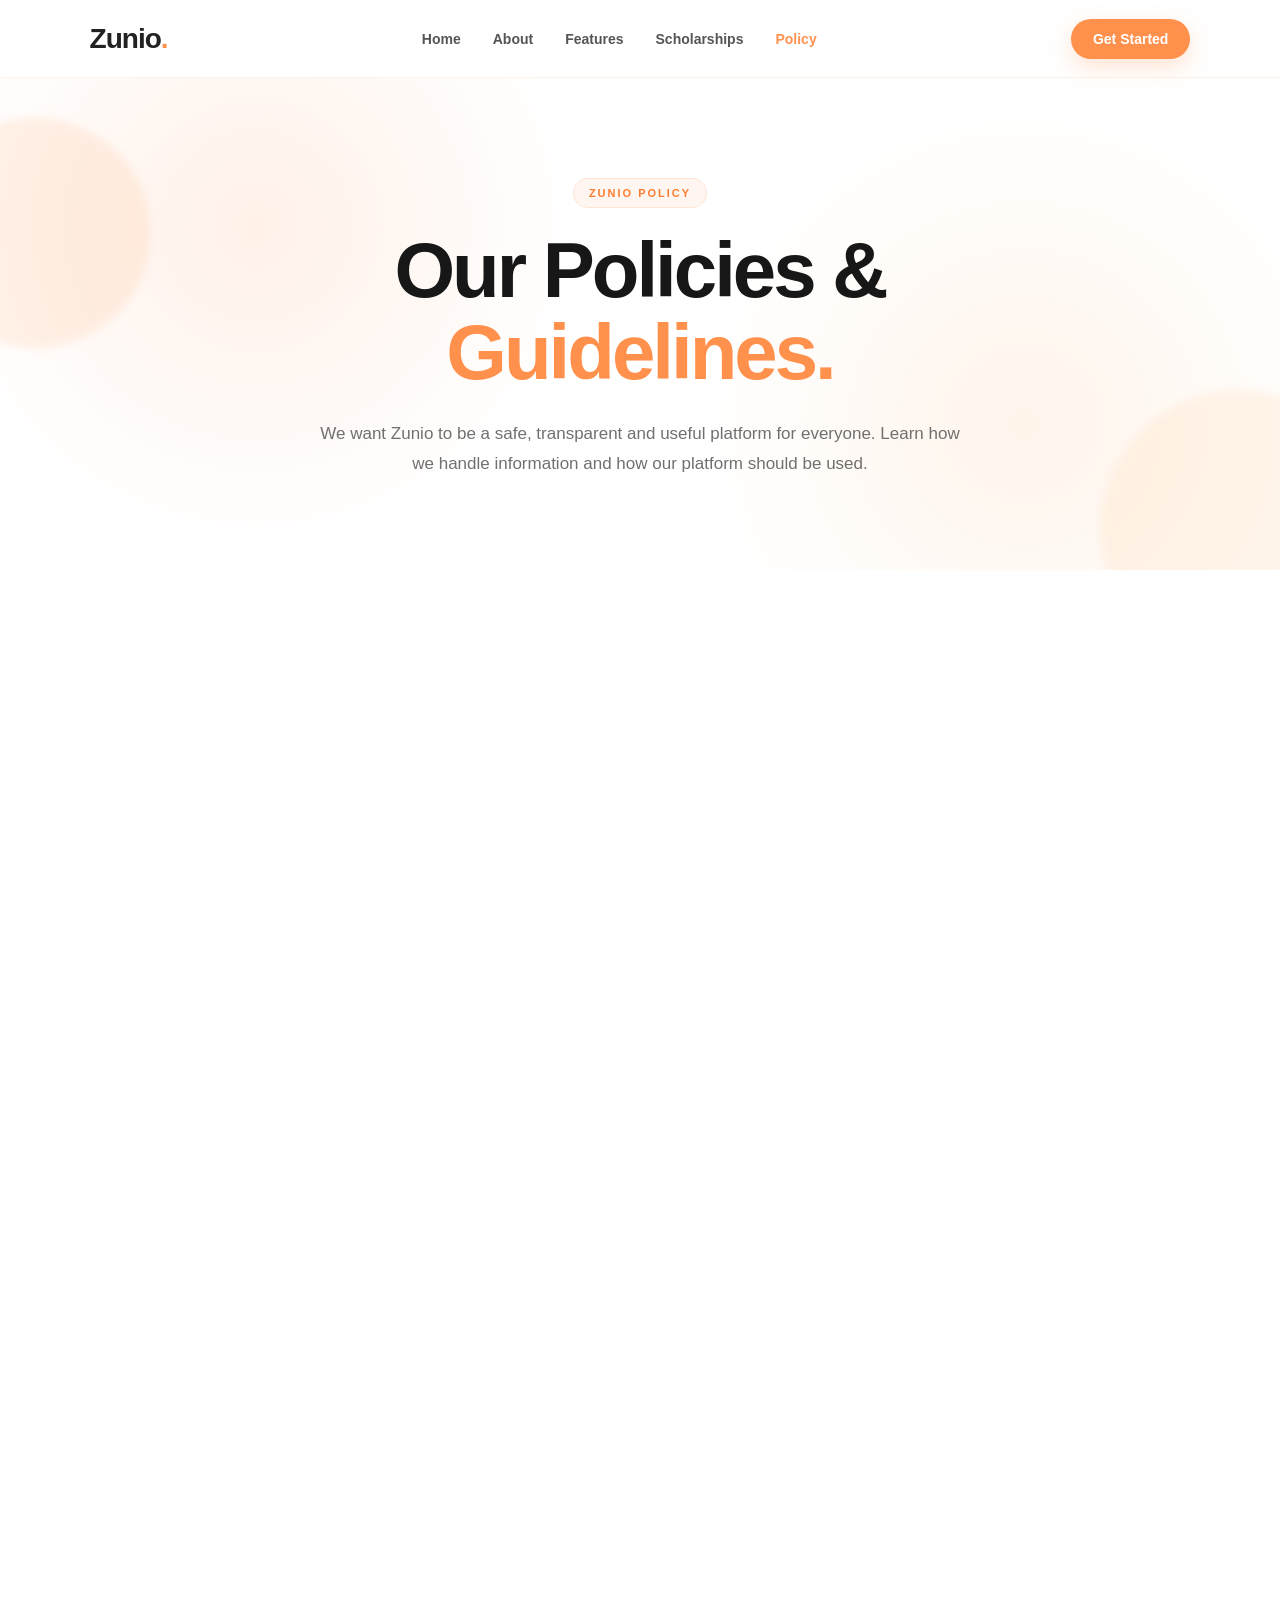
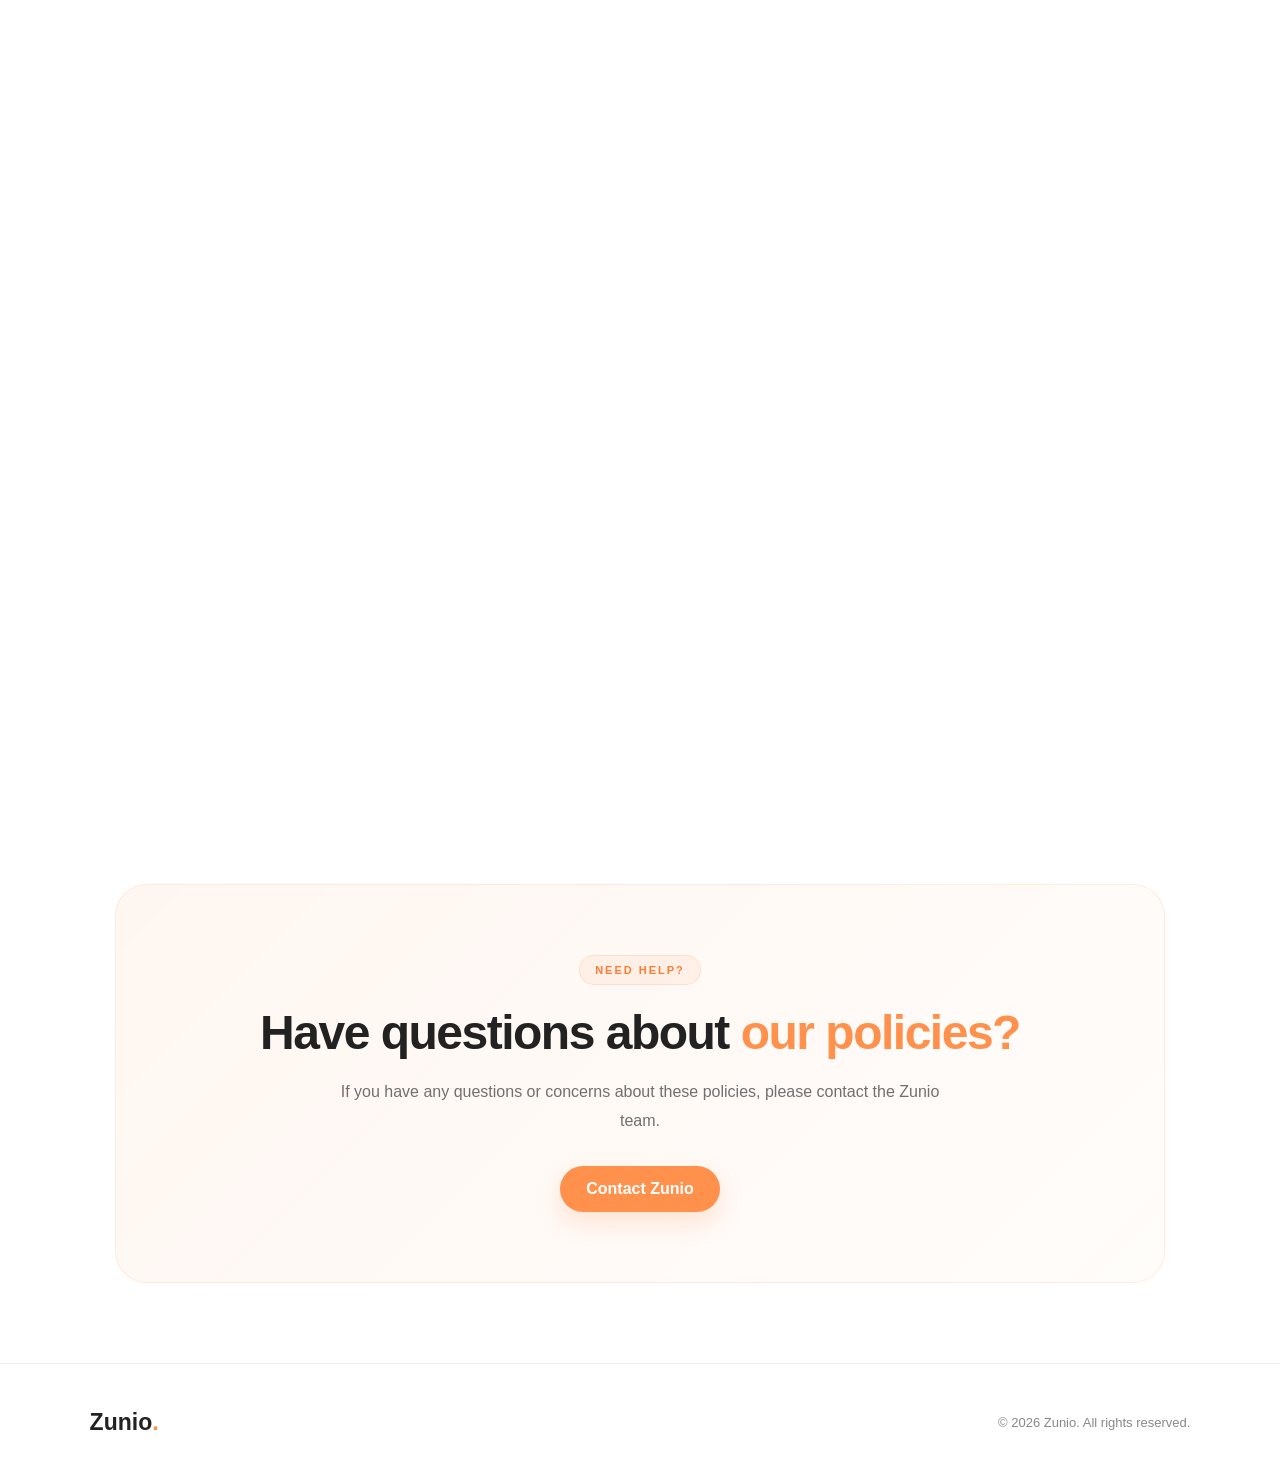
==== pages/policy.html @ 7a031623 "Add files via upload" ====
<!DOCTYPE html>
<html lang="en">
<head>
    <meta charset="UTF-8">
    <meta name="viewport" content="width=device-width, initial-scale=1.0">

    <title>Policies | Zunio</title>

    <link rel="stylesheet" href="../css/policy.css">
</head>

<body>

    <!-- ================= NAVBAR ================= -->
    <header class="navbar">

        <a href="../index.html" class="logo">
            Zunio<span>.</span>
        </a>

        <nav class="nav-links">
            <a href="../index.html">Home</a>
            <a href="about us.html">About</a>
            <a href="features.html">Features</a>
            <a href="scholarships.html">Scholarships</a>
            <a href="policy.html" class="active">Policy</a>
        </nav>

        <a href="login.html" class="nav-btn">
            Get Started
        </a>

    </header>


    <!-- ================= HERO ================= -->
    <section class="policy-hero">

        <div class="hero-orb orb-one"></div>
        <div class="hero-orb orb-two"></div>

        <div class="hero-content">

            <span class="section-tag">ZUNIO POLICY</span>

            <h1>
                Our Policies &
                <span>Guidelines.</span>
            </h1>

            <p>
                We want Zunio to be a safe, transparent and useful
                platform for everyone. Learn how we handle information
                and how our platform should be used.
            </p>

        </div>

    </section>


    <!-- ================= POLICY CONTENT ================= -->
    <main class="policy-container">

        <!-- Privacy -->
        <section class="policy-card">

            <div class="policy-number">01</div>

            <div class="policy-content">

                <h2>Privacy Policy</h2>

                <p>
                    Zunio respects your privacy. We only collect and use
                    information that is necessary to provide and improve
                    our services.
                </p>

                <h3>Information We May Collect</h3>

                <ul>
                    <li>Name and email address</li>
                    <li>Account information</li>
                    <li>Information you voluntarily provide</li>
                    <li>Basic website usage information</li>
                </ul>

                <h3>How We Use Information</h3>

                <p>
                    Information may be used to provide account services,
                    improve website functionality, communicate with users,
                    and maintain website security.
                </p>

            </div>

        </section>


        <!-- Terms -->
        <section class="policy-card">

            <div class="policy-number">02</div>

            <div class="policy-content">

                <h2>Terms & Conditions</h2>

                <p>
                    By using Zunio, you agree to use the platform
                    responsibly and in accordance with applicable laws.
                </p>

                <h3>Users Must Not</h3>

                <ul>
                    <li>Use the website for illegal activities</li>
                    <li>Attempt to damage or disrupt the website</li>
                    <li>Provide intentionally false information</li>
                    <li>Attempt to access another user's account</li>
                </ul>

            </div>

        </section>


        <!-- Scholarship -->
        <section class="policy-card">

            <div class="policy-number">03</div>

            <div class="policy-content">

                <h2>Scholarship Policy</h2>

                <p>
                    Zunio may provide information about scholarships,
                    educational opportunities and funding programs.
                </p>

                <p>
                    Scholarship information such as deadlines, funding
                    amounts and eligibility requirements may change.
                    Users should always verify the latest information
                    on the scholarship provider's official website.
                </p>

                <div class="important-box">
                    <strong>Important:</strong>
                    Zunio does not guarantee scholarship acceptance.
                    Applications should be submitted through the
                    official scholarship provider whenever possible.
                </div>

            </div>

        </section>


        <!-- Disclaimer -->
        <section class="policy-card">

            <div class="policy-number">04</div>

            <div class="policy-content">

                <h2>Disclaimer</h2>

                <p>
                    Zunio provides information for educational and
                    informational purposes. We try to keep information
                    accurate and useful, but we cannot guarantee that
                    every piece of information will always be current.
                </p>

                <p>
                    External websites linked from Zunio are operated by
                    third parties. Their content, policies and services
                    are their own responsibility.
                </p>

            </div>

        </section>


        <!-- Changes -->
        <section class="policy-card">

            <div class="policy-number">05</div>

            <div class="policy-content">

                <h2>Policy Updates</h2>

                <p>
                    Zunio may update these policies from time to time
                    as the website and its services develop.
                </p>

                <p>
                    Any updated version will be published on this page.
                </p>

            </div>

        </section>


        <!-- Contact -->
        <section class="policy-contact">

            <span class="section-tag">NEED HELP?</span>

            <h2>
                Have questions about
                <span>our policies?</span>
            </h2>

            <p>
                If you have any questions or concerns about these
                policies, please contact the Zunio team.
            </p>

            <a href="mailto:your-email@example.com" class="contact-btn">
                Contact Zunio
            </a>

        </section>

    </main>


    <!-- ================= FOOTER ================= -->
    <footer class="footer">

        <div class="footer-logo">
            Zunio<span>.</span>
        </div>

        <p>
            © 2026 Zunio. All rights reserved.
        </p>

    </footer>


    <script src="../js/policy.js"></script>

</body>
</html>
---- css/policy.css ----
/* =====================================================
   ZUNIO POLICY PAGE
===================================================== */

* {
    margin: 0;
    padding: 0;
    box-sizing: border-box;
}

html {
    scroll-behavior: smooth;
}

body {
    font-family: Arial, Helvetica, sans-serif;
    background: #ffffff;
    color: #222;
    overflow-x: hidden;
}

/* =====================================================
   NAVBAR
===================================================== */

.navbar {
    width: 100%;
    height: 78px;
    padding: 0 7%;
    display: flex;
    align-items: center;
    justify-content: space-between;

    background: rgba(255, 255, 255, 0.78);
    backdrop-filter: blur(18px);
    -webkit-backdrop-filter: blur(18px);

    border-bottom: 1px solid rgba(255, 145, 77, 0.12);

    position: sticky;
    top: 0;
    z-index: 1000;
}

.logo {
    text-decoration: none;
    color: #222;
    font-size: 28px;
    font-weight: 800;
    letter-spacing: -1px;
}

.logo span {
    color: #ff914d;
}

.nav-links {
    display: flex;
    align-items: center;
    gap: 32px;
}

.nav-links a {
    text-decoration: none;
    color: #555;
    font-size: 14px;
    font-weight: 600;
    transition: 0.3s ease;
}

.nav-links a:hover,
.nav-links a.active {
    color: #ff914d;
}

.nav-btn {
    text-decoration: none;
    color: #fff;
    background: #ff914d;
    padding: 12px 22px;
    border-radius: 30px;
    font-size: 14px;
    font-weight: 700;

    box-shadow: 0 8px 25px rgba(255, 145, 77, 0.25);

    transition: 0.3s ease;
}

.nav-btn:hover {
    transform: translateY(-2px);
    box-shadow: 0 12px 30px rgba(255, 145, 77, 0.35);
}


/* =====================================================
   HERO
===================================================== */

.policy-hero {
    min-height: 430px;
    padding: 100px 8% 90px;

    position: relative;
    overflow: hidden;

    display: flex;
    align-items: center;
    justify-content: center;

    text-align: center;

    background:
        radial-gradient(
            circle at 20% 30%,
            rgba(255, 145, 77, 0.13),
            transparent 30%
        ),
        radial-gradient(
            circle at 80% 70%,
            rgba(255, 190, 130, 0.16),
            transparent 30%
        ),
        #fff;
}

.hero-content {
    max-width: 800px;
    position: relative;
    z-index: 2;
}

.section-tag {
    display: inline-block;

    padding: 8px 15px;

    border-radius: 30px;

    background: rgba(255, 145, 77, 0.08);
    border: 1px solid rgba(255, 145, 77, 0.18);

    color: #ff7d32;

    font-size: 11px;
    font-weight: 800;
    letter-spacing: 2px;
}

.hero-content h1 {
    margin-top: 22px;

    font-size: clamp(45px, 7vw, 78px);

    line-height: 1.05;

    letter-spacing: -3px;

    color: #171717;
}

.hero-content h1 span {
    color: #ff914d;
}

.hero-content p {
    max-width: 650px;

    margin: 25px auto 0;

    color: #707070;

    font-size: 17px;
    line-height: 1.8;
}


/* =====================================================
   FLOATING ORBS
===================================================== */

.hero-orb {
    position: absolute;

    border-radius: 50%;

    filter: blur(5px);

    pointer-events: none;
}

.orb-one {
    width: 230px;
    height: 230px;

    background: rgba(255, 145, 77, 0.12);

    top: 40px;
    left: -80px;

    animation: floatOne 7s ease-in-out infinite;
}

.orb-two {
    width: 280px;
    height: 280px;

    background: rgba(255, 190, 130, 0.14);

    right: -100px;
    bottom: -100px;

    animation: floatTwo 8s ease-in-out infinite;
}

@keyframes floatOne {
    0%, 100% {
        transform: translateY(0);
    }

    50% {
        transform: translateY(25px);
    }
}

@keyframes floatTwo {
    0%, 100% {
        transform: translateY(0);
    }

    50% {
        transform: translateY(-30px);
    }
}


/* =====================================================
   POLICY CONTAINER
===================================================== */

.policy-container {
    width: min(1050px, 88%);
    margin: 80px auto;
}


/* =====================================================
   POLICY CARD
===================================================== */

.policy-card {
    display: grid;
    grid-template-columns: 90px 1fr;
    gap: 30px;

    padding: 42px;

    margin-bottom: 25px;

    border-radius: 28px;

    background: rgba(255, 255, 255, 0.75);

    border: 1px solid rgba(255, 145, 77, 0.14);

    box-shadow:
        0 15px 50px rgba(0, 0, 0, 0.045);

    backdrop-filter: blur(16px);
    -webkit-backdrop-filter: blur(16px);

    opacity: 0;
    transform: translateY(40px);

    transition:
        opacity 0.8s ease,
        transform 0.8s ease,
        box-shadow 0.3s ease;
}

.policy-card.show {
    opacity: 1;
    transform: translateY(0);
}

.policy-card:hover {
    box-shadow:
        0 22px 60px rgba(255, 145, 77, 0.10);
}

.policy-number {
    width: 60px;
    height: 60px;

    display: flex;
    align-items: center;
    justify-content: center;

    border-radius: 18px;

    background: rgba(255, 145, 77, 0.10);

    color: #ff914d;

    font-size: 16px;
    font-weight: 800;
}

.policy-content h2 {
    font-size: 28px;
    color: #222;

    margin-bottom: 16px;
}

.policy-content h3 {
    margin-top: 28px;
    margin-bottom: 10px;

    font-size: 17px;

    color: #333;
}

.policy-content p {
    color: #707070;

    font-size: 15px;
    line-height: 1.85;

    margin-bottom: 14px;
}

.policy-content ul {
    padding-left: 20px;

    color: #666;

    line-height: 2;
}


/* =====================================================
   IMPORTANT BOX
===================================================== */

.important-box {
    margin-top: 25px;

    padding: 20px 22px;

    border-left: 4px solid #ff914d;

    border-radius: 12px;

    background: rgba(255, 145, 77, 0.07);

    color: #666;

    line-height: 1.7;
}

.important-box strong {
    color: #ff7d32;
}


/* =====================================================
   CONTACT
===================================================== */

.policy-contact {
    margin-top: 70px;

    padding: 70px 30px;

    text-align: center;

    border-radius: 32px;

    background:
        linear-gradient(
            135deg,
            rgba(255, 145, 77, 0.08),
            rgba(255, 190, 130, 0.04)
        );

    border: 1px solid rgba(255, 145, 77, 0.14);
}

.policy-contact h2 {
    margin-top: 20px;

    font-size: clamp(30px, 5vw, 48px);

    letter-spacing: -1.5px;
}

.policy-contact h2 span {
    color: #ff914d;
}

.policy-contact p {
    max-width: 600px;

    margin: 18px auto 30px;

    color: #707070;

    line-height: 1.8;
}

.contact-btn {
    display: inline-block;

    text-decoration: none;

    color: #fff;

    background: #ff914d;

    padding: 14px 26px;

    border-radius: 30px;

    font-weight: 700;

    box-shadow: 0 10px 25px rgba(255, 145, 77, 0.22);

    transition: 0.3s ease;
}

.contact-btn:hover {
    transform: translateY(-3px);

    box-shadow:
        0 15px 35px rgba(255, 145, 77, 0.3);
}


/* =====================================================
   FOOTER
===================================================== */

.footer {
    padding: 45px 7%;

    display: flex;
    align-items: center;
    justify-content: space-between;

    border-top: 1px solid rgba(0, 0, 0, 0.06);

    color: #888;
}

.footer-logo {
    color: #222;

    font-size: 23px;
    font-weight: 800;
}

.footer-logo span {
    color: #ff914d;
}

.footer p {
    font-size: 13px;
}


/* =====================================================
   MOBILE
===================================================== */

@media (max-width: 850px) {

    .navbar {
        height: auto;
        min-height: 70px;

        padding: 15px 5%;

        flex-wrap: wrap;

        gap: 15px;
    }

    .nav-links {
        order: 3;

        width: 100%;

        justify-content: center;

        gap: 18px;

        overflow-x: auto;

        padding-bottom: 5px;
    }

    .nav-links a {
        white-space: nowrap;
        font-size: 12px;
    }

    .nav-btn {
        padding: 10px 17px;
        font-size: 12px;
    }

    .policy-hero {
        min-height: 380px;

        padding: 70px 6%;
    }

    .hero-content h1 {
        letter-spacing: -2px;
    }

    .hero-content p {
        font-size: 15px;
    }

    .policy-container {
        width: 92%;

        margin: 50px auto;
    }

    .policy-card {
        grid-template-columns: 1fr;

        gap: 20px;

        padding: 28px 24px;

        border-radius: 22px;
    }

    .policy-number {
        width: 50px;
        height: 50px;
    }

    .policy-content h2 {
        font-size: 24px;
    }

    .policy-content p {
        font-size: 14px;
    }

    .policy-contact {
        padding: 50px 22px;
    }

    .footer {
        flex-direction: column;

        gap: 15px;

        text-align: center;
    }
}


@media (max-width: 480px) {

    .logo {
        font-size: 24px;
    }

    .nav-btn {
        padding: 9px 14px;
    }

    .nav-links {
        justify-content: flex-start;
    }

    .policy-hero {
        padding: 60px 5%;
    }

    .hero-content h1 {
        font-size: 43px;
    }

    .policy-card {
        padding: 24px 20px;
    }

    .policy-contact h2 {
        font-size: 31px;
    }
}
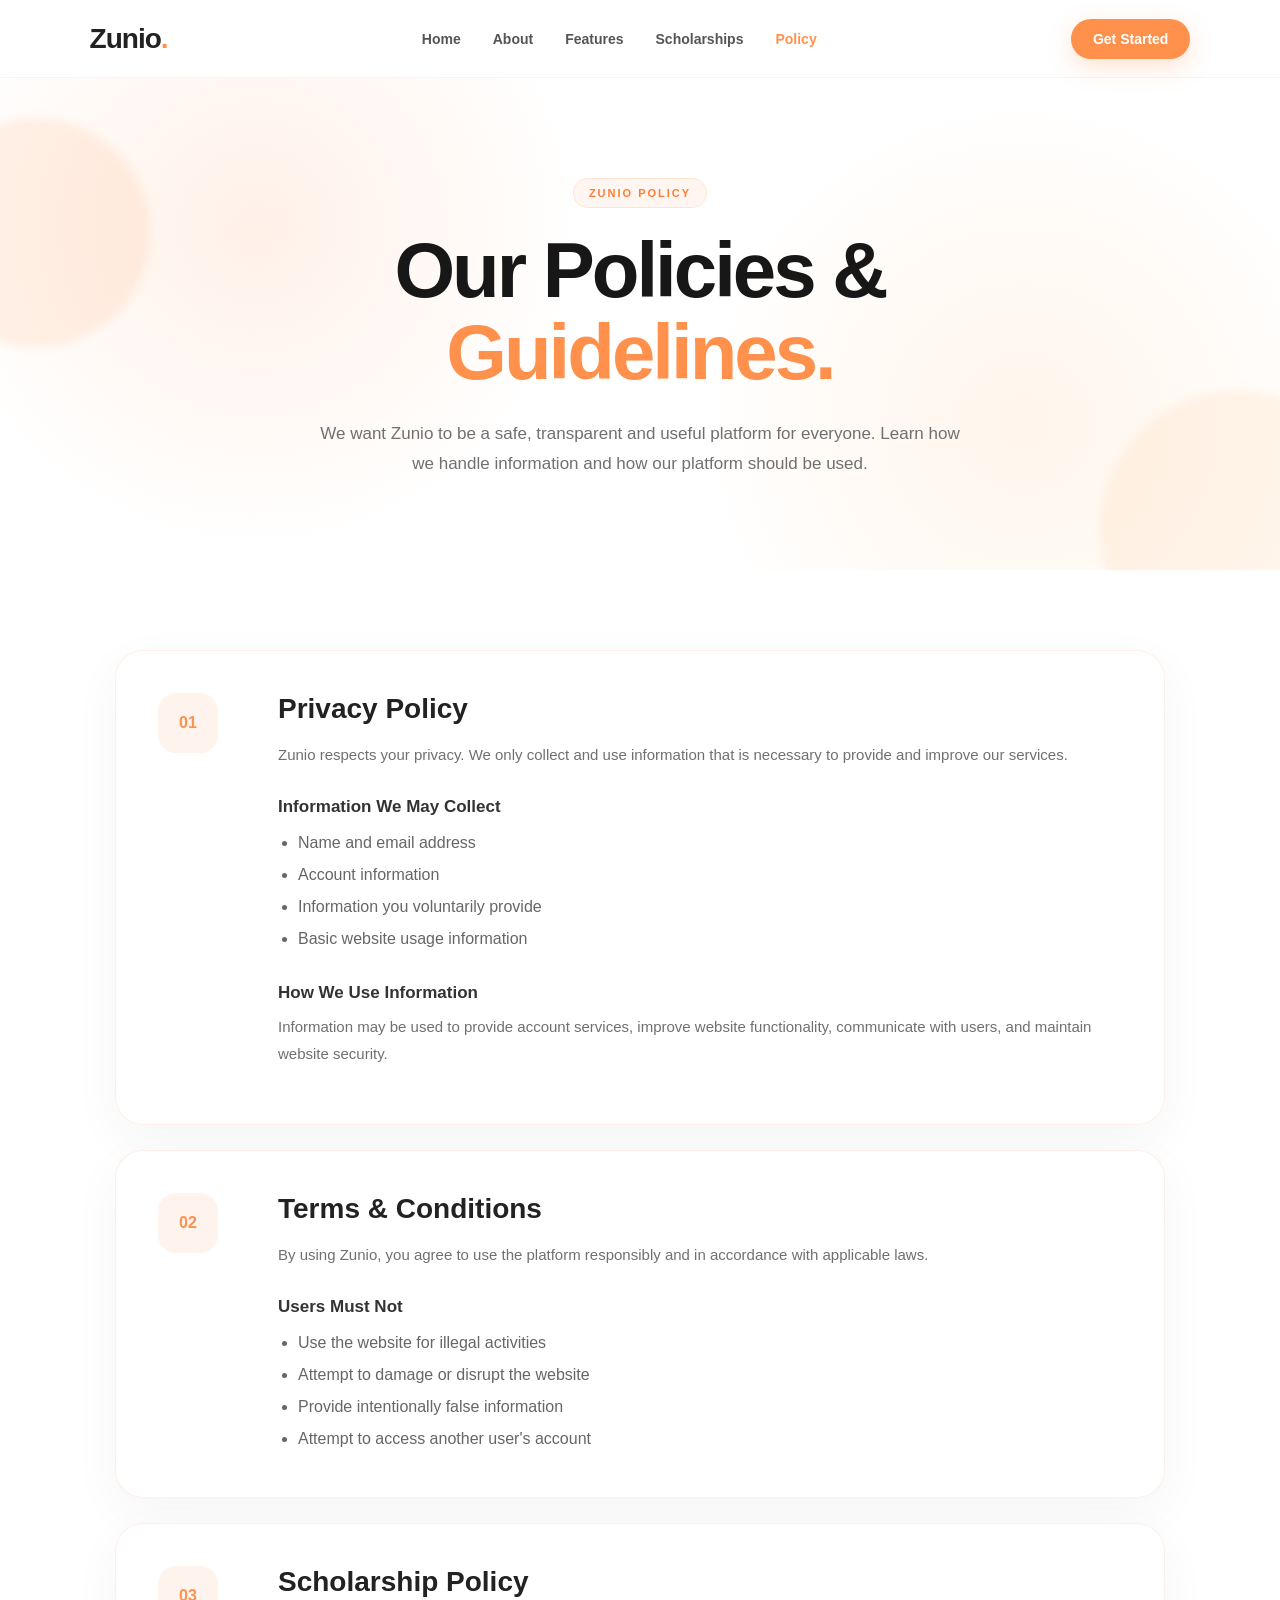
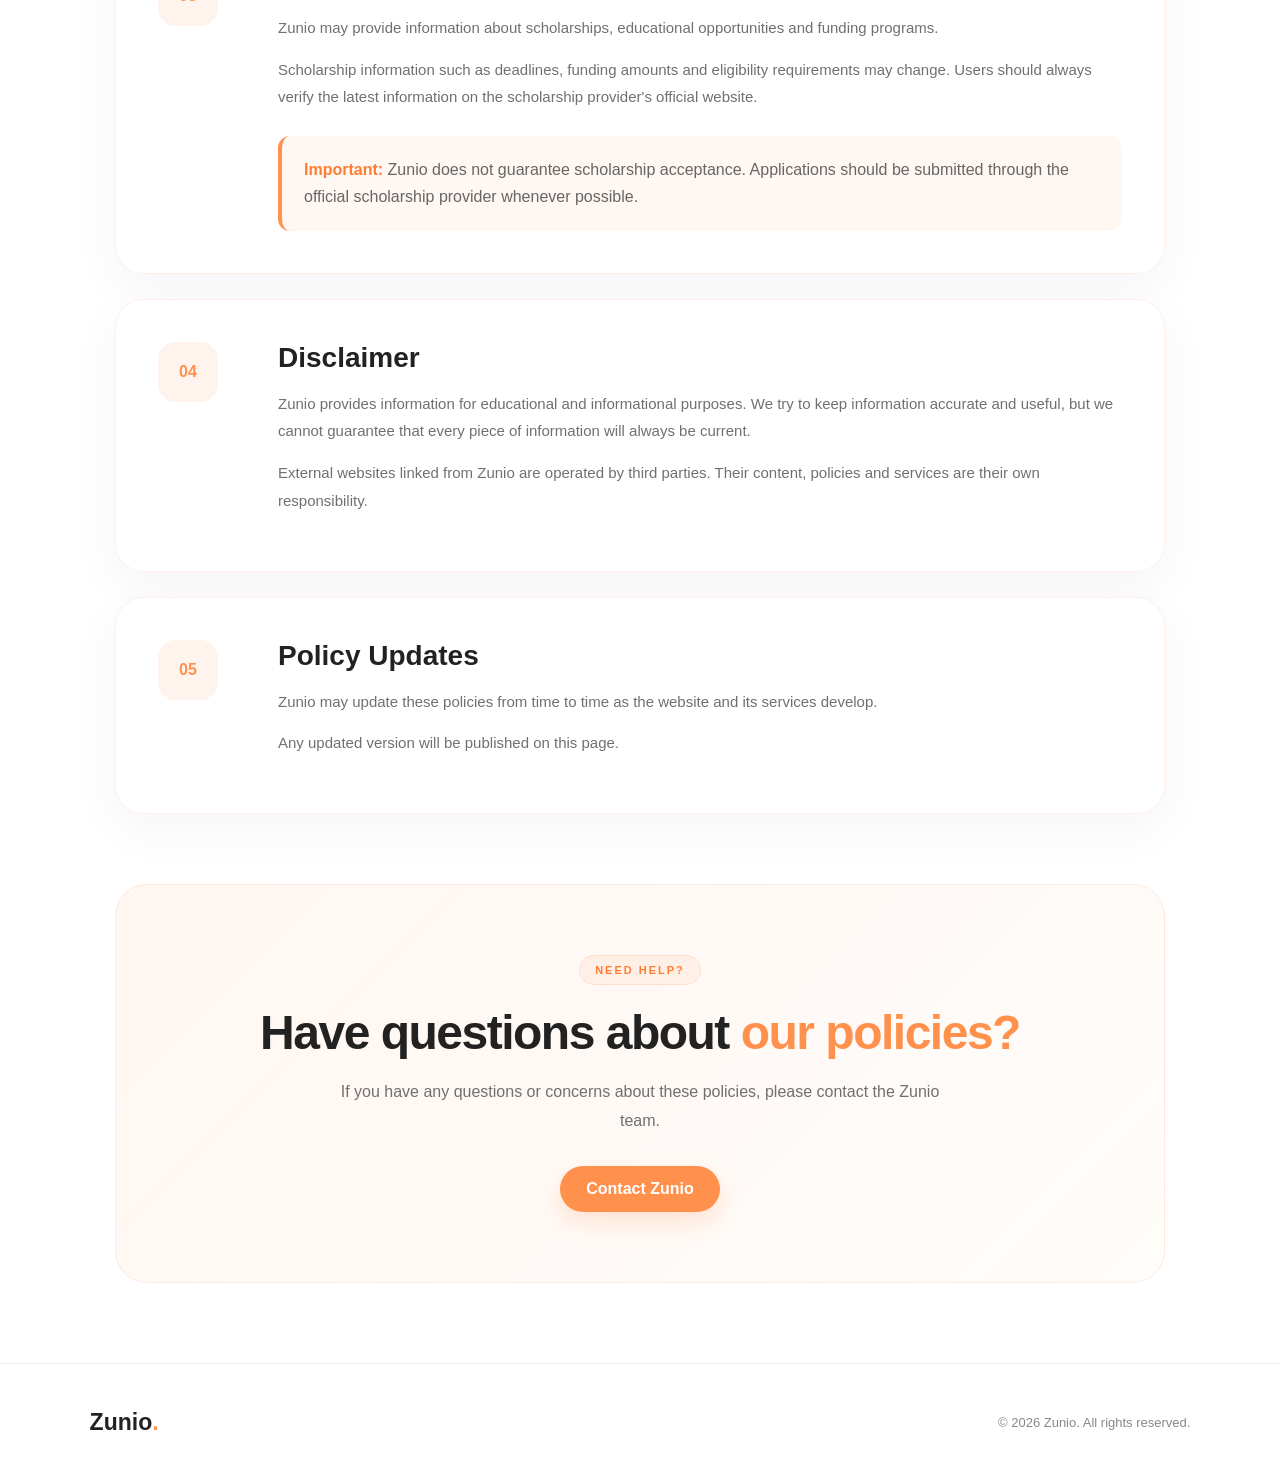
==== commit 167d9545: "Update policy.html" ====
--- a/pages/policy.html
+++ b/pages/policy.html
@@ -248,7 +248,7 @@
     </footer>
 
 
-    <script src="../js/policy.js"></script>
+    <script src="../JS/policy.js"></script>
 
 </body>
-</html>+</html>
